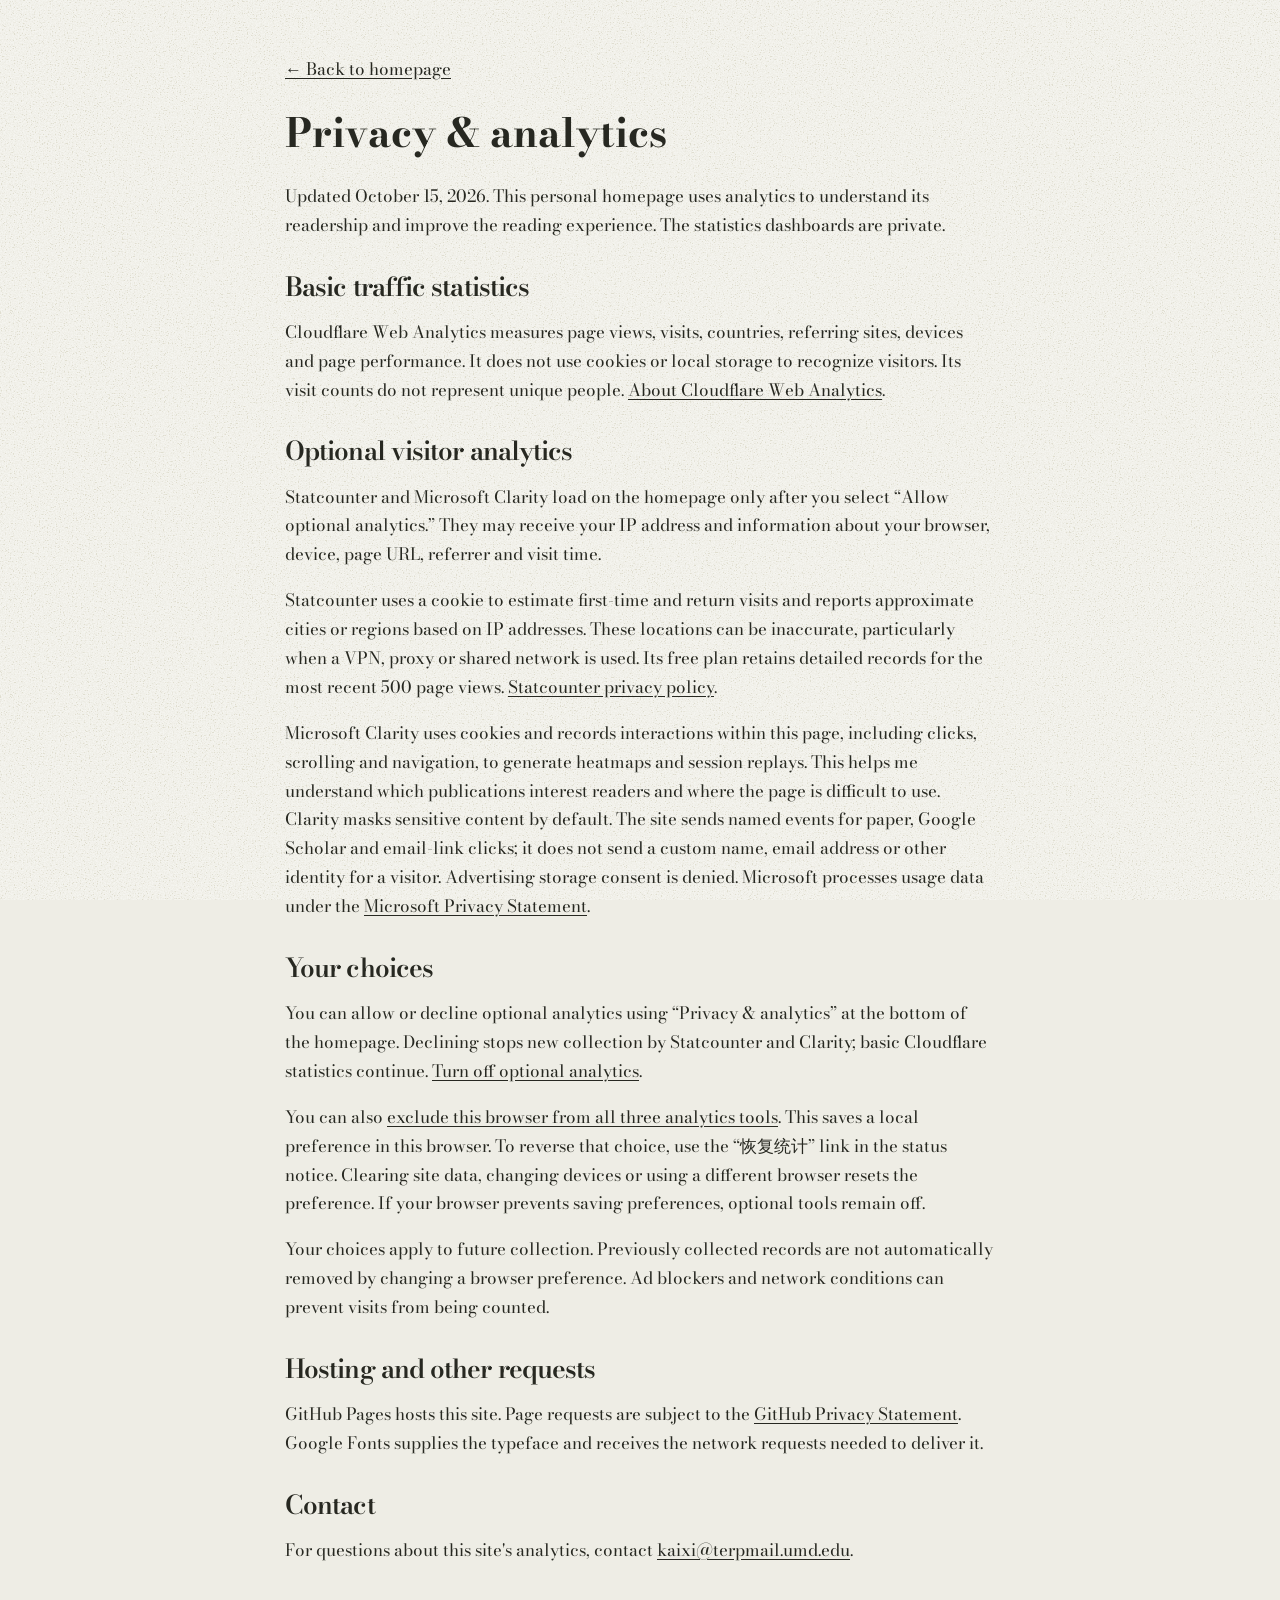
==== privacy.html @ 6d5ab789 "Add consent-controlled Statcounter and Clarity visitor analytics" ====
<!doctype html>
<html lang="en">
<head>
<meta charset="utf-8">
<meta name="viewport" content="width=device-width, initial-scale=1">
<meta name="description" content="How Kaixi Feng's homepage uses optional visitor analytics and how to change your choices.">
<title>Privacy &amp; analytics — Kaixi Feng</title>
<link rel="icon" href="./favicon.svg" type="image/svg+xml">
<link rel="stylesheet" href="./styles.css?v=20261015-insights-1">
<link rel="canonical" href="https://kaixi66.github.io/Kaixi-Feng.github.io/privacy.html">
</head>
<body>
<main class="privacy-page">
<a href="./">← Back to homepage</a>
<h1>Privacy &amp; analytics</h1>
<p>Updated October 15, 2026. This personal homepage uses analytics to understand its readership and improve the reading experience. The statistics dashboards are private.</p>
<h2>Basic traffic statistics</h2>
<p>Cloudflare Web Analytics measures page views, visits, countries, referring sites, devices and page performance. It does not use cookies or local storage to recognize visitors. Its visit counts do not represent unique people. <a href="https://www.cloudflare.com/web-analytics/" rel="noopener noreferrer" target="_blank">About Cloudflare Web Analytics</a>.</p>
<h2>Optional visitor analytics</h2>
<p>Statcounter and Microsoft Clarity load on the homepage only after you select “Allow optional analytics.” They may receive your IP address and information about your browser, device, page URL, referrer and visit time.</p>
<p>Statcounter uses a cookie to estimate first-time and return visits and reports approximate cities or regions based on IP addresses. These locations can be inaccurate, particularly when a VPN, proxy or shared network is used. Its free plan retains detailed records for the most recent 500 page views. <a href="https://statcounter.com/about/legal/#privacy" rel="noopener noreferrer" target="_blank">Statcounter privacy policy</a>.</p>
<p>Microsoft Clarity uses cookies and records interactions within this page, including clicks, scrolling and navigation, to generate heatmaps and session replays. This helps me understand which publications interest readers and where the page is difficult to use. Clarity masks sensitive content by default. The site sends named events for paper, Google Scholar and email-link clicks; it does not send a custom name, email address or other identity for a visitor. Advertising storage consent is denied. Microsoft processes usage data under the <a href="https://privacy.microsoft.com/privacystatement" rel="noopener noreferrer" target="_blank">Microsoft Privacy Statement</a>.</p>
<h2>Your choices</h2>
<p>You can allow or decline optional analytics using “Privacy &amp; analytics” at the bottom of the homepage. Declining stops new collection by Statcounter and Clarity; basic Cloudflare statistics continue. <a href="./?insights=off">Turn off optional analytics</a>.</p>
<p>You can also <a href="./?analytics=off">exclude this browser from all three analytics tools</a>. This saves a local preference in this browser. To reverse that choice, use the “恢复统计” link in the status notice. Clearing site data, changing devices or using a different browser resets the preference. If your browser prevents saving preferences, optional tools remain off.</p>
<p>Your choices apply to future collection. Previously collected records are not automatically removed by changing a browser preference. Ad blockers and network conditions can prevent visits from being counted.</p>
<h2>Hosting and other requests</h2>
<p>GitHub Pages hosts this site. Page requests are subject to the <a href="https://docs.github.com/en/site-policy/privacy-policies/github-general-privacy-statement" rel="noopener noreferrer" target="_blank">GitHub Privacy Statement</a>. Google Fonts supplies the typeface and receives the network requests needed to deliver it.</p>
<h2>Contact</h2>
<p>For questions about this site's analytics, contact <a href="mailto:kaixi@terpmail.umd.edu">kaixi@terpmail.umd.edu</a>.</p>
</main>
</body>
</html>
---- styles.css ----
@import url('https://fonts.googleapis.com/css2?family=Bodoni+Moda:opsz,wght@6..96,400;6..96,500;6..96,600&display=swap');

:root{--paper:#eeede5;--ink:#272821;--muted:#64655d;--line:rgba(57,58,45,.17);--accent:#596a6d;--serif:'Bodoni Moda','Bodoni MT','Times New Roman',serif}
*{box-sizing:border-box}
html{scroll-behavior:smooth}
body{margin:0;background:var(--paper);color:var(--ink);font-family:var(--serif);font-weight:400;font-optical-sizing:none;font-variation-settings:"opsz" 12;-webkit-font-smoothing:antialiased}
body::before{content:"";position:fixed;inset:0;z-index:0;pointer-events:none;background:url('./grain.svg') repeat;background-size:384px 384px;opacity:.88;mix-blend-mode:soft-light}
::selection{background:#d0c8b7}
a{color:inherit;text-decoration:none}
a:hover{color:var(--accent)}
a:focus-visible{outline:2px solid var(--accent);outline-offset:5px}
.skip-link{position:absolute;top:-70px;left:20px;background:var(--ink);color:var(--paper);padding:12px 18px;z-index:40}.skip-link:focus{top:12px}

.site-layout{position:relative;z-index:1;display:grid;grid-template-columns:minmax(0,1fr) minmax(0,900px) minmax(0,.8fr);grid-template-rows:repeat(4,auto);column-gap:58px;align-items:start;max-width:1640px;margin:0 auto;padding:92px 48px 120px}
/* Shared rows anchor the illustrations to content, including when text wraps. */
.page{min-width:0;display:grid;grid-column:2;grid-row:1 / 5;grid-template-rows:subgrid}
.profile{grid-row:1}
.content{display:grid;grid-row:2 / 5;grid-template-rows:subgrid;min-width:0}
#about{grid-row:1;padding-bottom:38px}
#news{grid-row:2;padding-bottom:48px}
#publications{grid-row:3}
.art-rail{position:relative;min-width:0}
.art-rail-left{grid-column:1;grid-row:2 / 5}
.art-panel{position:relative;pointer-events:none}
.art-panel>svg{display:block;width:100%;height:100%;overflow:hidden}
.art-left-group{width:calc(100% + 16px);max-width:244px;margin:0 0 0 auto}
.art-left{width:100%;aspect-ratio:900/1407;margin:0}
.art-detail-frame{position:relative;width:60%;max-width:156px;margin:40px 0 0 auto}
.art-detail{width:100%;aspect-ratio:350/360;overflow:hidden}
.art-detail svg{display:block;width:100%;height:100%}
/* Reveal the arc ends in the upper/lower whitespace; mask the reading area. */
.orbital-field{position:absolute;grid-column:3;grid-row:3 / 5;top:16px;left:-278px;height:910px;width:calc(100% + 278px);overflow:hidden;clip-path:polygon(0 0,100% 0,100% 100%,172px 100%,172px 740px,220px 740px,220px 170px,0 170px);pointer-events:none;user-select:none}
.orbital-field img{position:absolute;left:-180px;top:0;display:block;width:680px;height:910px;max-width:none}

.profile{position:relative}

.profile{display:grid;grid-template-columns:minmax(0,max-content) 184px;justify-content:start;align-items:center;gap:196px;margin-bottom:62px}
.portrait{position:relative;top:12px;width:184px;aspect-ratio:23/24;overflow:hidden;border-radius:8px}
.portrait img{display:block;width:100%;height:100%;object-fit:cover;object-position:50% 35%}
.profile h1{font-family:var(--serif);font-size:70px;line-height:1;letter-spacing:-.04em;font-weight:600;margin:0 0 19px;font-optical-sizing:none;font-variation-settings:"opsz" 12}

/* Hard-edged, static wordmark: shared geometry keeps the inverse lettering aligned. */
.name-wordmark{display:block;width:4.92em;height:1.28em;margin-bottom:-.18em;overflow:visible}
.name-wordmark text{font-family:var(--serif);font-size:100px;font-weight:600;font-optical-sizing:none;font-variation-settings:"opsz" 12;letter-spacing:-4px}
.wordmark-ink{fill:var(--ink)}
.wordmark-paper{fill:var(--paper)}

.profile-role{font-size:16px;line-height:1.5;color:var(--muted);margin:0}
.profile-links{display:flex;align-items:center;gap:22px;margin-top:18px}
.profile-links a{font-size:15px;line-height:1.4;font-weight:500;border-bottom:1px solid #b5b4a8;padding-bottom:3px}

.content-section{position:relative;margin:0;scroll-margin-top:32px}
h2{font-family:var(--serif);font-size:32px;line-height:1.12;letter-spacing:-.035em;font-weight:600;margin:0 0 17px;font-optical-sizing:none;font-variation-settings:"opsz" 12}
.content-section>p{font-size:18px;line-height:1.7;margin:0;max-width:78ch}
.news-list{list-style:none;margin:0;padding:0}
.news-list li{display:grid;grid-template-columns:76px minmax(0,1fr);gap:20px;align-items:baseline}
.news-list time{font-size:14px;font-weight:500;color:var(--muted);white-space:nowrap}
.news-list p{font-size:18px;line-height:1.7;margin:0}
.news-list strong{font-weight:600}
.publications-section{position:relative;margin:0}
.publications-section h2{margin-bottom:10px}
.publication{padding:22px 0 23px;border-bottom:1px solid var(--line)}
.publication h3{font-size:19px;line-height:1.5;letter-spacing:0;font-weight:500;margin:0 0 9px}
.paper-name{font-family:var(--serif);font-size:23px;font-weight:600;letter-spacing:-.025em;line-height:1;font-optical-sizing:none;font-variation-settings:"opsz" 12}
.publication p{font-size:14px;line-height:1.6;color:var(--muted);margin:0}
.publication p strong{font-weight:600;color:var(--ink)}
.venue{white-space:nowrap}

@media(max-width:1390px){.site-layout{grid-template-columns:minmax(0,1fr) minmax(0,780px) minmax(0,.8fr);column-gap:38px;padding:72px 32px 100px}.profile h1{font-size:62px}.profile{gap:160px}.art-left-group{margin-left:0}.orbital-field{width:calc(100% + 258px);left:-258px}}
@media(max-width:1100px){.site-layout{display:block;max-width:876px;padding:56px 24px 90px}.page,.content{display:block}.art-rail{display:none}.profile{grid-template-columns:minmax(0,max-content) 152px;gap:28px;margin-bottom:50px}.portrait{top:0;width:152px}.profile h1{font-size:46px}.profile-role{font-size:15px}}
@media(max-width:800px){.site-layout{max-width:640px;padding:40px 28px 68px}.profile{grid-template-columns:minmax(0,max-content) 120px;gap:20px;margin-bottom:43px}.portrait{width:120px}.profile h1{font-size:38px;margin-bottom:14px}.profile-role{font-size:14px;line-height:1.6}.profile-links{gap:18px;margin-top:14px}.profile-links a{font-size:14px}#about{padding-bottom:30px}#news{padding-bottom:38px}h2{font-size:30px;margin-bottom:14px}.content-section>p{font-size:17px;line-height:1.7}.news-list p{font-size:17px}.news-list li{grid-template-columns:65px minmax(0,1fr);gap:15px}.news-list time{font-size:13px}.publication{padding:20px 0}.publication h3{font-size:18px}.paper-name{font-size:21px}.publication p{font-size:13px}}
@media(max-width:390px){.site-layout{padding-left:22px;padding-right:22px}.profile{grid-template-columns:minmax(0,max-content) 112px;gap:19px}.portrait{width:112px}.profile h1{font-size:35px}.profile-links{gap:14px}.profile-links a{font-size:13px}}
@media(max-width:360px){.profile{grid-template-columns:minmax(0,max-content) 104px;gap:16px}.portrait{width:104px}.profile h1{font-size:30px}.profile-links{gap:12px}.profile-links a{font-size:12px}}
@media(prefers-reduced-motion:reduce){html{scroll-behavior:auto}}

[hidden]{display:none!important}
.site-footer{display:flex;flex-wrap:wrap;gap:12px 22px;margin-top:30px;color:var(--muted);font-size:13px;line-height:1.6}
.site-footer button{font:inherit;color:inherit;border:0;border-bottom:1px solid var(--line);background:none;padding:0;cursor:pointer}
.site-footer a{border-bottom:1px solid var(--line)}
button:focus-visible{outline:2px solid var(--accent);outline-offset:4px}
.analytics-panel{position:fixed;z-index:45;right:20px;bottom:20px;width:520px;max-width:calc(100% - 40px);max-height:calc(100dvh - 40px);overflow:auto;background:var(--paper);color:var(--ink);border:1px solid #b5b4a8;padding:23px 24px;font-family:system-ui,sans-serif;font-size:13px;line-height:1.65}
.analytics-panel h2{font-family:var(--serif);font-size:25px;margin:0 28px 12px 0}
.analytics-panel p{margin:0 0 12px}
.analytics-panel a{text-decoration:underline;text-underline-offset:3px}
.analytics-close{position:absolute;right:12px;top:8px;border:0;background:none;color:var(--muted);font-size:25px;cursor:pointer;padding:4px 8px}
.analytics-choice-status{color:var(--muted)}
.analytics-actions{display:flex;flex-wrap:wrap;gap:10px}
.analytics-actions button{flex:1 1 185px;border:1px solid #85887b;padding:10px 12px;background:transparent;color:var(--ink);font:inherit;line-height:1.4;cursor:pointer}
.analytics-actions button:hover{background:#e2e2d7}
.privacy-page{position:relative;z-index:1;max-width:760px;margin:0 auto;padding:55px 25px 80px;font-size:17px;line-height:1.7}
.privacy-page h1{font-size:40px;line-height:1.2;margin:25px 0}
.privacy-page h2{font-size:26px;margin:32px 0 12px}
.privacy-page a{text-decoration:underline;text-underline-offset:3px}
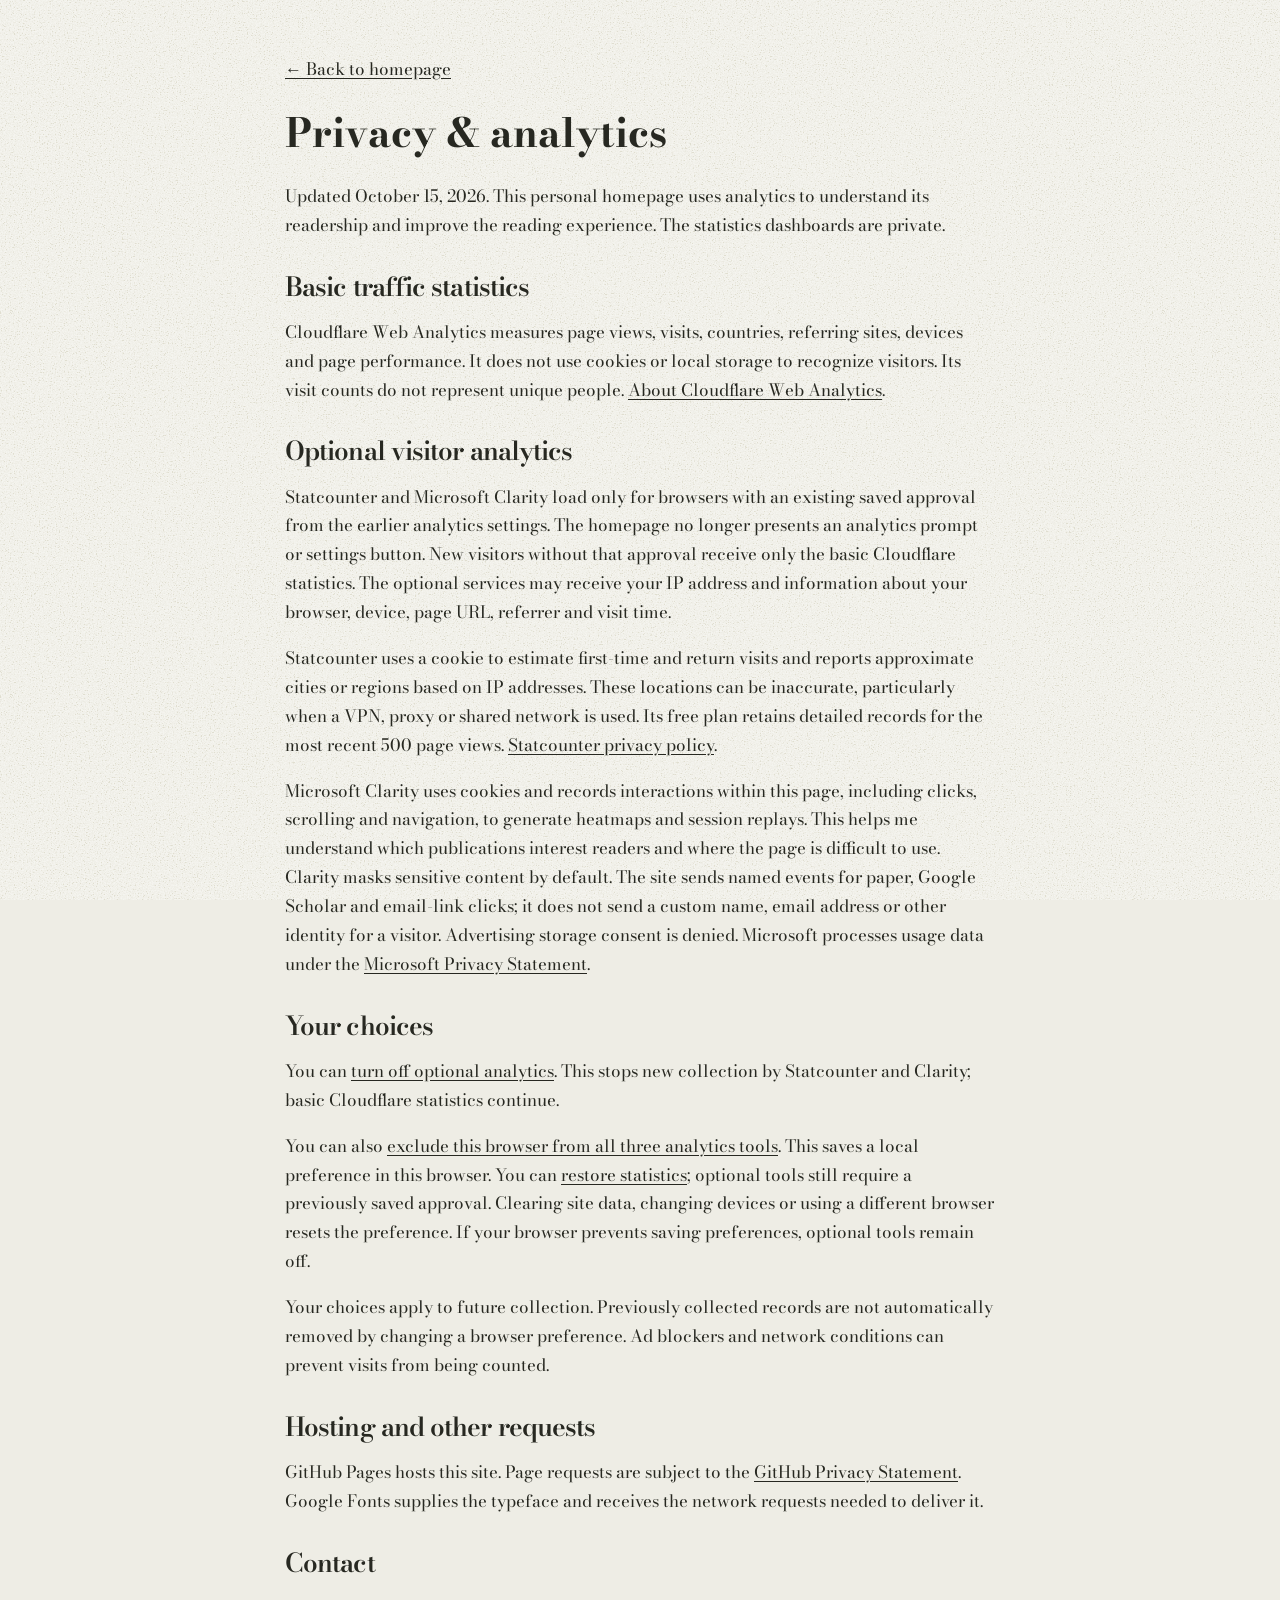
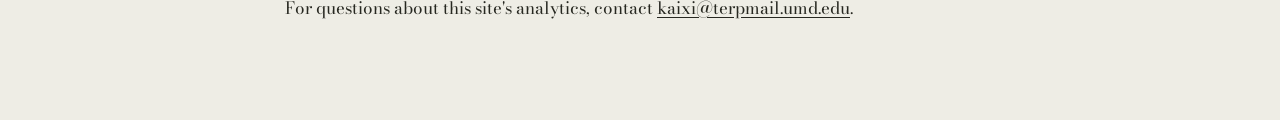
==== commit b5edce42: "Remove analytics prompts, footer controls and status notices" ====
--- a/privacy.html
+++ b/privacy.html
@@ -17,12 +17,12 @@
 <h2>Basic traffic statistics</h2>
 <p>Cloudflare Web Analytics measures page views, visits, countries, referring sites, devices and page performance. It does not use cookies or local storage to recognize visitors. Its visit counts do not represent unique people. <a href="https://www.cloudflare.com/web-analytics/" rel="noopener noreferrer" target="_blank">About Cloudflare Web Analytics</a>.</p>
 <h2>Optional visitor analytics</h2>
-<p>Statcounter and Microsoft Clarity load on the homepage only after you select “Allow optional analytics.” They may receive your IP address and information about your browser, device, page URL, referrer and visit time.</p>
+<p>Statcounter and Microsoft Clarity load only for browsers with an existing saved approval from the earlier analytics settings. The homepage no longer presents an analytics prompt or settings button. New visitors without that approval receive only the basic Cloudflare statistics. The optional services may receive your IP address and information about your browser, device, page URL, referrer and visit time.</p>
 <p>Statcounter uses a cookie to estimate first-time and return visits and reports approximate cities or regions based on IP addresses. These locations can be inaccurate, particularly when a VPN, proxy or shared network is used. Its free plan retains detailed records for the most recent 500 page views. <a href="https://statcounter.com/about/legal/#privacy" rel="noopener noreferrer" target="_blank">Statcounter privacy policy</a>.</p>
 <p>Microsoft Clarity uses cookies and records interactions within this page, including clicks, scrolling and navigation, to generate heatmaps and session replays. This helps me understand which publications interest readers and where the page is difficult to use. Clarity masks sensitive content by default. The site sends named events for paper, Google Scholar and email-link clicks; it does not send a custom name, email address or other identity for a visitor. Advertising storage consent is denied. Microsoft processes usage data under the <a href="https://privacy.microsoft.com/privacystatement" rel="noopener noreferrer" target="_blank">Microsoft Privacy Statement</a>.</p>
 <h2>Your choices</h2>
-<p>You can allow or decline optional analytics using “Privacy &amp; analytics” at the bottom of the homepage. Declining stops new collection by Statcounter and Clarity; basic Cloudflare statistics continue. <a href="./?insights=off">Turn off optional analytics</a>.</p>
-<p>You can also <a href="./?analytics=off">exclude this browser from all three analytics tools</a>. This saves a local preference in this browser. To reverse that choice, use the “恢复统计” link in the status notice. Clearing site data, changing devices or using a different browser resets the preference. If your browser prevents saving preferences, optional tools remain off.</p>
+<p>You can <a href="./?insights=off">turn off optional analytics</a>. This stops new collection by Statcounter and Clarity; basic Cloudflare statistics continue.</p>
+<p>You can also <a href="./?analytics=off">exclude this browser from all three analytics tools</a>. This saves a local preference in this browser. You can <a href="./?analytics=on">restore statistics</a>; optional tools still require a previously saved approval. Clearing site data, changing devices or using a different browser resets the preference. If your browser prevents saving preferences, optional tools remain off.</p>
 <p>Your choices apply to future collection. Previously collected records are not automatically removed by changing a browser preference. Ad blockers and network conditions can prevent visits from being counted.</p>
 <h2>Hosting and other requests</h2>
 <p>GitHub Pages hosts this site. Page requests are subject to the <a href="https://docs.github.com/en/site-policy/privacy-policies/github-general-privacy-statement" rel="noopener noreferrer" target="_blank">GitHub Privacy Statement</a>. Google Fonts supplies the typeface and receives the network requests needed to deliver it.</p>
--- a/styles.css
+++ b/styles.css
@@ -1,94 +1,81 @@
-@import url('https://fonts.googleapis.com/css2?family=Bodoni+Moda:opsz,wght@6..96,400;6..96,500;6..96,600&display=swap');
-
-:root{--paper:#eeede5;--ink:#272821;--muted:#64655d;--line:rgba(57,58,45,.17);--accent:#596a6d;--serif:'Bodoni Moda','Bodoni MT','Times New Roman',serif}
-*{box-sizing:border-box}
-html{scroll-behavior:smooth}
-body{margin:0;background:var(--paper);color:var(--ink);font-family:var(--serif);font-weight:400;font-optical-sizing:none;font-variation-settings:"opsz" 12;-webkit-font-smoothing:antialiased}
-body::before{content:"";position:fixed;inset:0;z-index:0;pointer-events:none;background:url('./grain.svg') repeat;background-size:384px 384px;opacity:.88;mix-blend-mode:soft-light}
-::selection{background:#d0c8b7}
-a{color:inherit;text-decoration:none}
-a:hover{color:var(--accent)}
-a:focus-visible{outline:2px solid var(--accent);outline-offset:5px}
-.skip-link{position:absolute;top:-70px;left:20px;background:var(--ink);color:var(--paper);padding:12px 18px;z-index:40}.skip-link:focus{top:12px}
-
-.site-layout{position:relative;z-index:1;display:grid;grid-template-columns:minmax(0,1fr) minmax(0,900px) minmax(0,.8fr);grid-template-rows:repeat(4,auto);column-gap:58px;align-items:start;max-width:1640px;margin:0 auto;padding:92px 48px 120px}
-/* Shared rows anchor the illustrations to content, including when text wraps. */
-.page{min-width:0;display:grid;grid-column:2;grid-row:1 / 5;grid-template-rows:subgrid}
-.profile{grid-row:1}
-.content{display:grid;grid-row:2 / 5;grid-template-rows:subgrid;min-width:0}
-#about{grid-row:1;padding-bottom:38px}
-#news{grid-row:2;padding-bottom:48px}
-#publications{grid-row:3}
-.art-rail{position:relative;min-width:0}
-.art-rail-left{grid-column:1;grid-row:2 / 5}
-.art-panel{position:relative;pointer-events:none}
-.art-panel>svg{display:block;width:100%;height:100%;overflow:hidden}
-.art-left-group{width:calc(100% + 16px);max-width:244px;margin:0 0 0 auto}
-.art-left{width:100%;aspect-ratio:900/1407;margin:0}
-.art-detail-frame{position:relative;width:60%;max-width:156px;margin:40px 0 0 auto}
-.art-detail{width:100%;aspect-ratio:350/360;overflow:hidden}
-.art-detail svg{display:block;width:100%;height:100%}
-/* Reveal the arc ends in the upper/lower whitespace; mask the reading area. */
-.orbital-field{position:absolute;grid-column:3;grid-row:3 / 5;top:16px;left:-278px;height:910px;width:calc(100% + 278px);overflow:hidden;clip-path:polygon(0 0,100% 0,100% 100%,172px 100%,172px 740px,220px 740px,220px 170px,0 170px);pointer-events:none;user-select:none}
-.orbital-field img{position:absolute;left:-180px;top:0;display:block;width:680px;height:910px;max-width:none}
-
-.profile{position:relative}
-
-.profile{display:grid;grid-template-columns:minmax(0,max-content) 184px;justify-content:start;align-items:center;gap:196px;margin-bottom:62px}
-.portrait{position:relative;top:12px;width:184px;aspect-ratio:23/24;overflow:hidden;border-radius:8px}
-.portrait img{display:block;width:100%;height:100%;object-fit:cover;object-position:50% 35%}
-.profile h1{font-family:var(--serif);font-size:70px;line-height:1;letter-spacing:-.04em;font-weight:600;margin:0 0 19px;font-optical-sizing:none;font-variation-settings:"opsz" 12}
-
-/* Hard-edged, static wordmark: shared geometry keeps the inverse lettering aligned. */
-.name-wordmark{display:block;width:4.92em;height:1.28em;margin-bottom:-.18em;overflow:visible}
-.name-wordmark text{font-family:var(--serif);font-size:100px;font-weight:600;font-optical-sizing:none;font-variation-settings:"opsz" 12;letter-spacing:-4px}
-.wordmark-ink{fill:var(--ink)}
-.wordmark-paper{fill:var(--paper)}
-
-.profile-role{font-size:16px;line-height:1.5;color:var(--muted);margin:0}
-.profile-links{display:flex;align-items:center;gap:22px;margin-top:18px}
-.profile-links a{font-size:15px;line-height:1.4;font-weight:500;border-bottom:1px solid #b5b4a8;padding-bottom:3px}
-
-.content-section{position:relative;margin:0;scroll-margin-top:32px}
-h2{font-family:var(--serif);font-size:32px;line-height:1.12;letter-spacing:-.035em;font-weight:600;margin:0 0 17px;font-optical-sizing:none;font-variation-settings:"opsz" 12}
-.content-section>p{font-size:18px;line-height:1.7;margin:0;max-width:78ch}
-.news-list{list-style:none;margin:0;padding:0}
-.news-list li{display:grid;grid-template-columns:76px minmax(0,1fr);gap:20px;align-items:baseline}
-.news-list time{font-size:14px;font-weight:500;color:var(--muted);white-space:nowrap}
-.news-list p{font-size:18px;line-height:1.7;margin:0}
-.news-list strong{font-weight:600}
-.publications-section{position:relative;margin:0}
-.publications-section h2{margin-bottom:10px}
-.publication{padding:22px 0 23px;border-bottom:1px solid var(--line)}
-.publication h3{font-size:19px;line-height:1.5;letter-spacing:0;font-weight:500;margin:0 0 9px}
-.paper-name{font-family:var(--serif);font-size:23px;font-weight:600;letter-spacing:-.025em;line-height:1;font-optical-sizing:none;font-variation-settings:"opsz" 12}
-.publication p{font-size:14px;line-height:1.6;color:var(--muted);margin:0}
-.publication p strong{font-weight:600;color:var(--ink)}
-.venue{white-space:nowrap}
-
-@media(max-width:1390px){.site-layout{grid-template-columns:minmax(0,1fr) minmax(0,780px) minmax(0,.8fr);column-gap:38px;padding:72px 32px 100px}.profile h1{font-size:62px}.profile{gap:160px}.art-left-group{margin-left:0}.orbital-field{width:calc(100% + 258px);left:-258px}}
-@media(max-width:1100px){.site-layout{display:block;max-width:876px;padding:56px 24px 90px}.page,.content{display:block}.art-rail{display:none}.profile{grid-template-columns:minmax(0,max-content) 152px;gap:28px;margin-bottom:50px}.portrait{top:0;width:152px}.profile h1{font-size:46px}.profile-role{font-size:15px}}
-@media(max-width:800px){.site-layout{max-width:640px;padding:40px 28px 68px}.profile{grid-template-columns:minmax(0,max-content) 120px;gap:20px;margin-bottom:43px}.portrait{width:120px}.profile h1{font-size:38px;margin-bottom:14px}.profile-role{font-size:14px;line-height:1.6}.profile-links{gap:18px;margin-top:14px}.profile-links a{font-size:14px}#about{padding-bottom:30px}#news{padding-bottom:38px}h2{font-size:30px;margin-bottom:14px}.content-section>p{font-size:17px;line-height:1.7}.news-list p{font-size:17px}.news-list li{grid-template-columns:65px minmax(0,1fr);gap:15px}.news-list time{font-size:13px}.publication{padding:20px 0}.publication h3{font-size:18px}.paper-name{font-size:21px}.publication p{font-size:13px}}
-@media(max-width:390px){.site-layout{padding-left:22px;padding-right:22px}.profile{grid-template-columns:minmax(0,max-content) 112px;gap:19px}.portrait{width:112px}.profile h1{font-size:35px}.profile-links{gap:14px}.profile-links a{font-size:13px}}
-@media(max-width:360px){.profile{grid-template-columns:minmax(0,max-content) 104px;gap:16px}.portrait{width:104px}.profile h1{font-size:30px}.profile-links{gap:12px}.profile-links a{font-size:12px}}
-@media(prefers-reduced-motion:reduce){html{scroll-behavior:auto}}
-
-[hidden]{display:none!important}
-.site-footer{display:flex;flex-wrap:wrap;gap:12px 22px;margin-top:30px;color:var(--muted);font-size:13px;line-height:1.6}
-.site-footer button{font:inherit;color:inherit;border:0;border-bottom:1px solid var(--line);background:none;padding:0;cursor:pointer}
-.site-footer a{border-bottom:1px solid var(--line)}
-button:focus-visible{outline:2px solid var(--accent);outline-offset:4px}
-.analytics-panel{position:fixed;z-index:45;right:20px;bottom:20px;width:520px;max-width:calc(100% - 40px);max-height:calc(100dvh - 40px);overflow:auto;background:var(--paper);color:var(--ink);border:1px solid #b5b4a8;padding:23px 24px;font-family:system-ui,sans-serif;font-size:13px;line-height:1.65}
-.analytics-panel h2{font-family:var(--serif);font-size:25px;margin:0 28px 12px 0}
-.analytics-panel p{margin:0 0 12px}
-.analytics-panel a{text-decoration:underline;text-underline-offset:3px}
-.analytics-close{position:absolute;right:12px;top:8px;border:0;background:none;color:var(--muted);font-size:25px;cursor:pointer;padding:4px 8px}
-.analytics-choice-status{color:var(--muted)}
-.analytics-actions{display:flex;flex-wrap:wrap;gap:10px}
-.analytics-actions button{flex:1 1 185px;border:1px solid #85887b;padding:10px 12px;background:transparent;color:var(--ink);font:inherit;line-height:1.4;cursor:pointer}
-.analytics-actions button:hover{background:#e2e2d7}
-.privacy-page{position:relative;z-index:1;max-width:760px;margin:0 auto;padding:55px 25px 80px;font-size:17px;line-height:1.7}
-.privacy-page h1{font-size:40px;line-height:1.2;margin:25px 0}
-.privacy-page h2{font-size:26px;margin:32px 0 12px}
-.privacy-page a{text-decoration:underline;text-underline-offset:3px}
-
+@import url('https://fonts.googleapis.com/css2?family=Bodoni+Moda:opsz,wght@6..96,400;6..96,500;6..96,600&display=swap');
+
+:root{--paper:#eeede5;--ink:#272821;--muted:#64655d;--line:rgba(57,58,45,.17);--accent:#596a6d;--serif:'Bodoni Moda','Bodoni MT','Times New Roman',serif}
+*{box-sizing:border-box}
+html{scroll-behavior:smooth}
+body{margin:0;background:var(--paper);color:var(--ink);font-family:var(--serif);font-weight:400;font-optical-sizing:none;font-variation-settings:"opsz" 12;-webkit-font-smoothing:antialiased}
+body::before{content:"";position:fixed;inset:0;z-index:0;pointer-events:none;background:url('./grain.svg') repeat;background-size:384px 384px;opacity:.88;mix-blend-mode:soft-light}
+::selection{background:#d0c8b7}
+a{color:inherit;text-decoration:none}
+a:hover{color:var(--accent)}
+a:focus-visible{outline:2px solid var(--accent);outline-offset:5px}
+.skip-link{position:absolute;top:-70px;left:20px;background:var(--ink);color:var(--paper);padding:12px 18px;z-index:40}.skip-link:focus{top:12px}
+
+.site-layout{position:relative;z-index:1;display:grid;grid-template-columns:minmax(0,1fr) minmax(0,900px) minmax(0,.8fr);grid-template-rows:repeat(4,auto);column-gap:58px;align-items:start;max-width:1640px;margin:0 auto;padding:92px 48px 120px}
+/* Shared rows anchor the illustrations to content, including when text wraps. */
+.page{min-width:0;display:grid;grid-column:2;grid-row:1 / 5;grid-template-rows:subgrid}
+.profile{grid-row:1}
+.content{display:grid;grid-row:2 / 5;grid-template-rows:subgrid;min-width:0}
+#about{grid-row:1;padding-bottom:38px}
+#news{grid-row:2;padding-bottom:48px}
+#publications{grid-row:3}
+.art-rail{position:relative;min-width:0}
+.art-rail-left{grid-column:1;grid-row:2 / 5}
+.art-panel{position:relative;pointer-events:none}
+.art-panel>svg{display:block;width:100%;height:100%;overflow:hidden}
+.art-left-group{width:calc(100% + 16px);max-width:244px;margin:0 0 0 auto}
+.art-left{width:100%;aspect-ratio:900/1407;margin:0}
+.art-detail-frame{position:relative;width:60%;max-width:156px;margin:40px 0 0 auto}
+.art-detail{width:100%;aspect-ratio:350/360;overflow:hidden}
+.art-detail svg{display:block;width:100%;height:100%}
+/* Reveal the arc ends in the upper/lower whitespace; mask the reading area. */
+.orbital-field{position:absolute;grid-column:3;grid-row:3 / 5;top:16px;left:-278px;height:910px;width:calc(100% + 278px);overflow:hidden;clip-path:polygon(0 0,100% 0,100% 100%,172px 100%,172px 740px,220px 740px,220px 170px,0 170px);pointer-events:none;user-select:none}
+.orbital-field img{position:absolute;left:-180px;top:0;display:block;width:680px;height:910px;max-width:none}
+
+.profile{position:relative}
+
+.profile{display:grid;grid-template-columns:minmax(0,max-content) 184px;justify-content:start;align-items:center;gap:196px;margin-bottom:62px}
+.portrait{position:relative;top:12px;width:184px;aspect-ratio:23/24;overflow:hidden;border-radius:8px}
+.portrait img{display:block;width:100%;height:100%;object-fit:cover;object-position:50% 35%}
+.profile h1{font-family:var(--serif);font-size:70px;line-height:1;letter-spacing:-.04em;font-weight:600;margin:0 0 19px;font-optical-sizing:none;font-variation-settings:"opsz" 12}
+
+/* Hard-edged, static wordmark: shared geometry keeps the inverse lettering aligned. */
+.name-wordmark{display:block;width:4.92em;height:1.28em;margin-bottom:-.18em;overflow:visible}
+.name-wordmark text{font-family:var(--serif);font-size:100px;font-weight:600;font-optical-sizing:none;font-variation-settings:"opsz" 12;letter-spacing:-4px}
+.wordmark-ink{fill:var(--ink)}
+.wordmark-paper{fill:var(--paper)}
+
+.profile-role{font-size:16px;line-height:1.5;color:var(--muted);margin:0}
+.profile-links{display:flex;align-items:center;gap:22px;margin-top:18px}
+.profile-links a{font-size:15px;line-height:1.4;font-weight:500;border-bottom:1px solid #b5b4a8;padding-bottom:3px}
+
+.content-section{position:relative;margin:0;scroll-margin-top:32px}
+h2{font-family:var(--serif);font-size:32px;line-height:1.12;letter-spacing:-.035em;font-weight:600;margin:0 0 17px;font-optical-sizing:none;font-variation-settings:"opsz" 12}
+.content-section>p{font-size:18px;line-height:1.7;margin:0;max-width:78ch}
+.news-list{list-style:none;margin:0;padding:0}
+.news-list li{display:grid;grid-template-columns:76px minmax(0,1fr);gap:20px;align-items:baseline}
+.news-list time{font-size:14px;font-weight:500;color:var(--muted);white-space:nowrap}
+.news-list p{font-size:18px;line-height:1.7;margin:0}
+.news-list strong{font-weight:600}
+.publications-section{position:relative;margin:0}
+.publications-section h2{margin-bottom:10px}
+.publication{padding:22px 0 23px;border-bottom:1px solid var(--line)}
+.publication h3{font-size:19px;line-height:1.5;letter-spacing:0;font-weight:500;margin:0 0 9px}
+.paper-name{font-family:var(--serif);font-size:23px;font-weight:600;letter-spacing:-.025em;line-height:1;font-optical-sizing:none;font-variation-settings:"opsz" 12}
+.publication p{font-size:14px;line-height:1.6;color:var(--muted);margin:0}
+.publication p strong{font-weight:600;color:var(--ink)}
+.venue{white-space:nowrap}
+
+@media(max-width:1390px){.site-layout{grid-template-columns:minmax(0,1fr) minmax(0,780px) minmax(0,.8fr);column-gap:38px;padding:72px 32px 100px}.profile h1{font-size:62px}.profile{gap:160px}.art-left-group{margin-left:0}.orbital-field{width:calc(100% + 258px);left:-258px}}
+@media(max-width:1100px){.site-layout{display:block;max-width:876px;padding:56px 24px 90px}.page,.content{display:block}.art-rail{display:none}.profile{grid-template-columns:minmax(0,max-content) 152px;gap:28px;margin-bottom:50px}.portrait{top:0;width:152px}.profile h1{font-size:46px}.profile-role{font-size:15px}}
+@media(max-width:800px){.site-layout{max-width:640px;padding:40px 28px 68px}.profile{grid-template-columns:minmax(0,max-content) 120px;gap:20px;margin-bottom:43px}.portrait{width:120px}.profile h1{font-size:38px;margin-bottom:14px}.profile-role{font-size:14px;line-height:1.6}.profile-links{gap:18px;margin-top:14px}.profile-links a{font-size:14px}#about{padding-bottom:30px}#news{padding-bottom:38px}h2{font-size:30px;margin-bottom:14px}.content-section>p{font-size:17px;line-height:1.7}.news-list p{font-size:17px}.news-list li{grid-template-columns:65px minmax(0,1fr);gap:15px}.news-list time{font-size:13px}.publication{padding:20px 0}.publication h3{font-size:18px}.paper-name{font-size:21px}.publication p{font-size:13px}}
+@media(max-width:390px){.site-layout{padding-left:22px;padding-right:22px}.profile{grid-template-columns:minmax(0,max-content) 112px;gap:19px}.portrait{width:112px}.profile h1{font-size:35px}.profile-links{gap:14px}.profile-links a{font-size:13px}}
+@media(max-width:360px){.profile{grid-template-columns:minmax(0,max-content) 104px;gap:16px}.portrait{width:104px}.profile h1{font-size:30px}.profile-links{gap:12px}.profile-links a{font-size:12px}}
+@media(prefers-reduced-motion:reduce){html{scroll-behavior:auto}}
+
+[hidden]{display:none!important}
+.privacy-page{position:relative;z-index:1;max-width:760px;margin:0 auto;padding:55px 25px 80px;font-size:17px;line-height:1.7}
+.privacy-page h1{font-size:40px;line-height:1.2;margin:25px 0}
+.privacy-page h2{font-size:26px;margin:32px 0 12px}
+.privacy-page a{text-decoration:underline;text-underline-offset:3px}
+
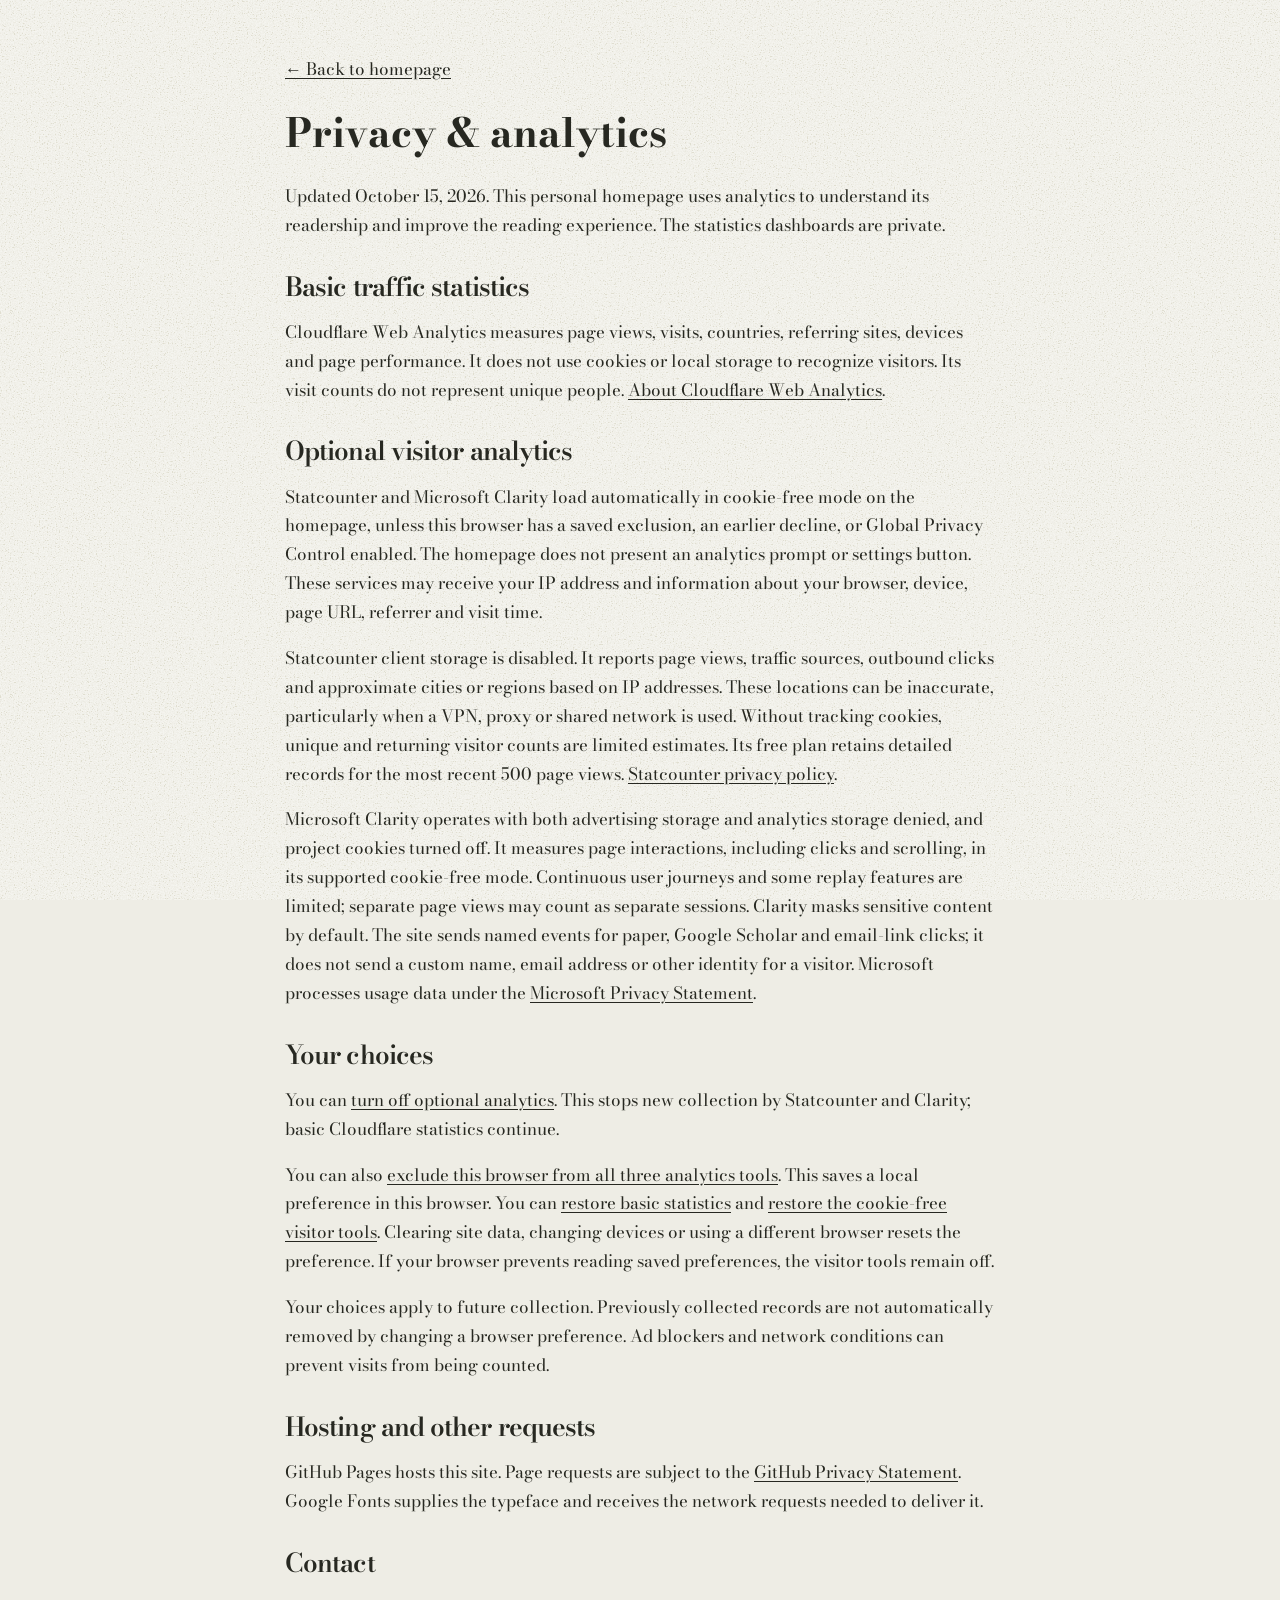
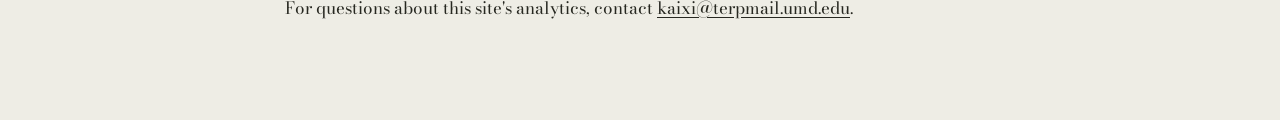
==== commit e40df10f: "Enable cookie-free visitor analytics without prompts or footer controls" ====
--- a/privacy.html
+++ b/privacy.html
@@ -17,12 +17,12 @@
 <h2>Basic traffic statistics</h2>
 <p>Cloudflare Web Analytics measures page views, visits, countries, referring sites, devices and page performance. It does not use cookies or local storage to recognize visitors. Its visit counts do not represent unique people. <a href="https://www.cloudflare.com/web-analytics/" rel="noopener noreferrer" target="_blank">About Cloudflare Web Analytics</a>.</p>
 <h2>Optional visitor analytics</h2>
-<p>Statcounter and Microsoft Clarity load only for browsers with an existing saved approval from the earlier analytics settings. The homepage no longer presents an analytics prompt or settings button. New visitors without that approval receive only the basic Cloudflare statistics. The optional services may receive your IP address and information about your browser, device, page URL, referrer and visit time.</p>
-<p>Statcounter uses a cookie to estimate first-time and return visits and reports approximate cities or regions based on IP addresses. These locations can be inaccurate, particularly when a VPN, proxy or shared network is used. Its free plan retains detailed records for the most recent 500 page views. <a href="https://statcounter.com/about/legal/#privacy" rel="noopener noreferrer" target="_blank">Statcounter privacy policy</a>.</p>
-<p>Microsoft Clarity uses cookies and records interactions within this page, including clicks, scrolling and navigation, to generate heatmaps and session replays. This helps me understand which publications interest readers and where the page is difficult to use. Clarity masks sensitive content by default. The site sends named events for paper, Google Scholar and email-link clicks; it does not send a custom name, email address or other identity for a visitor. Advertising storage consent is denied. Microsoft processes usage data under the <a href="https://privacy.microsoft.com/privacystatement" rel="noopener noreferrer" target="_blank">Microsoft Privacy Statement</a>.</p>
+<p>Statcounter and Microsoft Clarity load automatically in cookie-free mode on the homepage, unless this browser has a saved exclusion, an earlier decline, or Global Privacy Control enabled. The homepage does not present an analytics prompt or settings button. These services may receive your IP address and information about your browser, device, page URL, referrer and visit time.</p>
+<p>Statcounter client storage is disabled. It reports page views, traffic sources, outbound clicks and approximate cities or regions based on IP addresses. These locations can be inaccurate, particularly when a VPN, proxy or shared network is used. Without tracking cookies, unique and returning visitor counts are limited estimates. Its free plan retains detailed records for the most recent 500 page views. <a href="https://statcounter.com/about/legal/#privacy" rel="noopener noreferrer" target="_blank">Statcounter privacy policy</a>.</p>
+<p>Microsoft Clarity operates with both advertising storage and analytics storage denied, and project cookies turned off. It measures page interactions, including clicks and scrolling, in its supported cookie-free mode. Continuous user journeys and some replay features are limited; separate page views may count as separate sessions. Clarity masks sensitive content by default. The site sends named events for paper, Google Scholar and email-link clicks; it does not send a custom name, email address or other identity for a visitor. Microsoft processes usage data under the <a href="https://privacy.microsoft.com/privacystatement" rel="noopener noreferrer" target="_blank">Microsoft Privacy Statement</a>.</p>
 <h2>Your choices</h2>
 <p>You can <a href="./?insights=off">turn off optional analytics</a>. This stops new collection by Statcounter and Clarity; basic Cloudflare statistics continue.</p>
-<p>You can also <a href="./?analytics=off">exclude this browser from all three analytics tools</a>. This saves a local preference in this browser. You can <a href="./?analytics=on">restore statistics</a>; optional tools still require a previously saved approval. Clearing site data, changing devices or using a different browser resets the preference. If your browser prevents saving preferences, optional tools remain off.</p>
+<p>You can also <a href="./?analytics=off">exclude this browser from all three analytics tools</a>. This saves a local preference in this browser. You can <a href="./?analytics=on">restore basic statistics</a> and <a href="./?insights=on">restore the cookie-free visitor tools</a>. Clearing site data, changing devices or using a different browser resets the preference. If your browser prevents reading saved preferences, the visitor tools remain off.</p>
 <p>Your choices apply to future collection. Previously collected records are not automatically removed by changing a browser preference. Ad blockers and network conditions can prevent visits from being counted.</p>
 <h2>Hosting and other requests</h2>
 <p>GitHub Pages hosts this site. Page requests are subject to the <a href="https://docs.github.com/en/site-policy/privacy-policies/github-general-privacy-statement" rel="noopener noreferrer" target="_blank">GitHub Privacy Statement</a>. Google Fonts supplies the typeface and receives the network requests needed to deliver it.</p>
